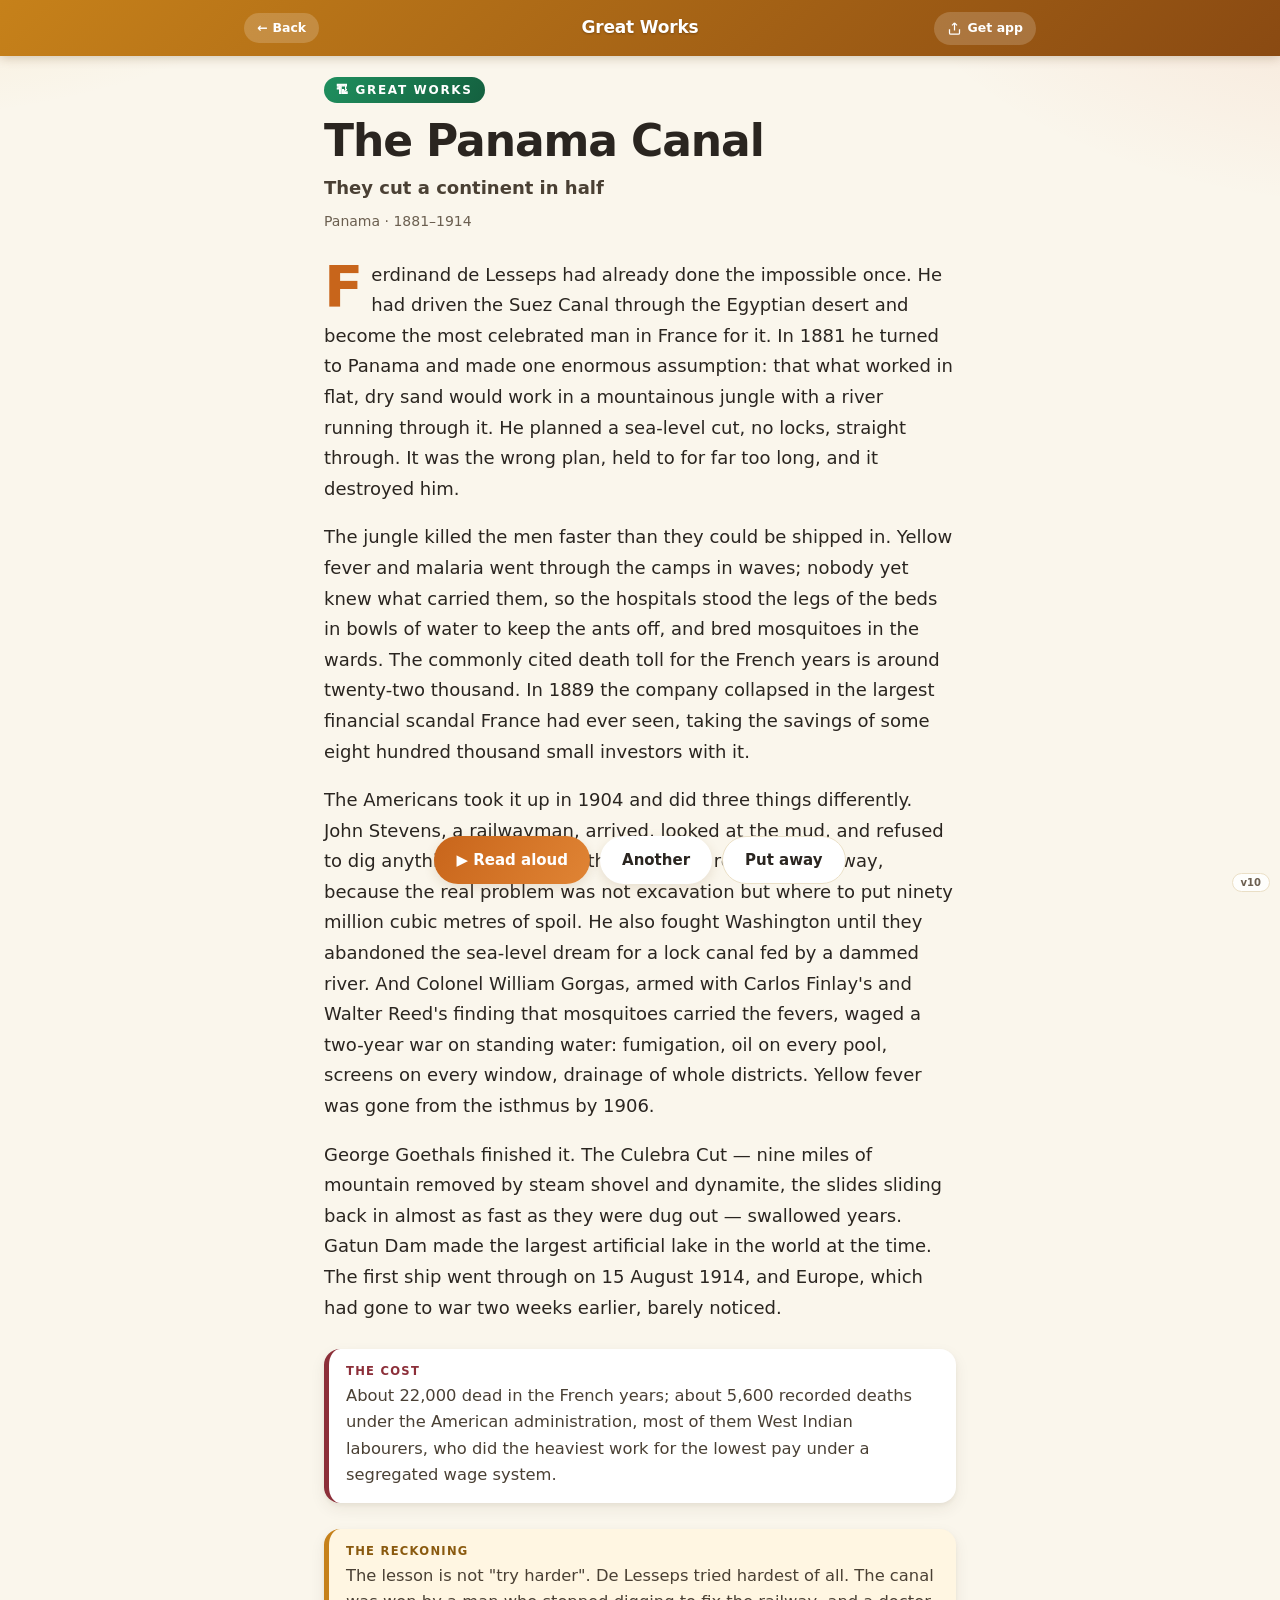
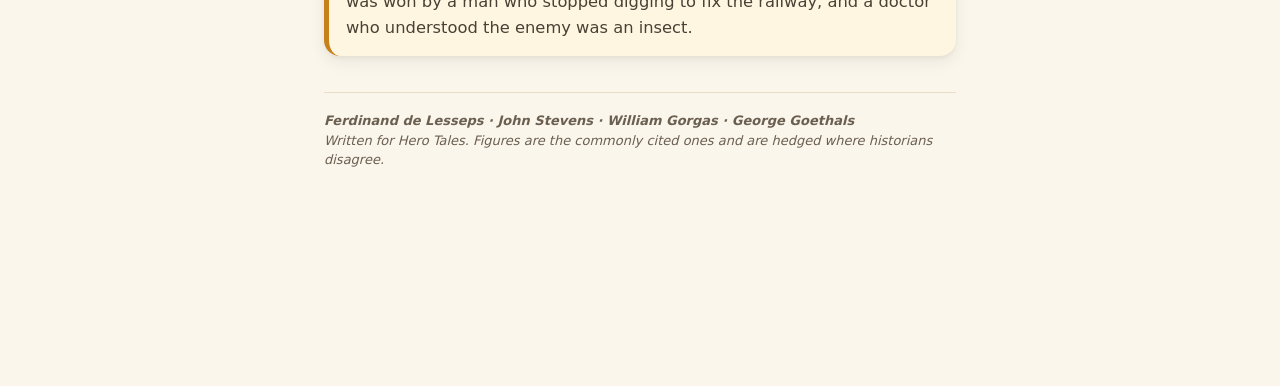
==== chronicle.html @ fe3fdc9e "v10 — Classical Mind shell, daily feed, chronicles, shelf-keeper Bring Hero Tales into the same desi" ====
<!DOCTYPE html>
<html lang="en">
<head>
<meta charset="UTF-8">
<meta name="viewport" content="width=device-width, initial-scale=1.0, viewport-fit=cover">
<meta name="theme-color" content="#A96A15">
<title>Hero Tales</title>
<link rel="manifest" href="manifest.json">
<link rel="icon" type="image/png" href="icon-192.png">
<link rel="apple-touch-icon" href="apple-touch-icon.png">
<meta name="apple-mobile-web-app-capable" content="yes">
<link rel="stylesheet" href="assets/shell.css">
<link rel="stylesheet" href="assets/style.css">
</head>
<body class="story-page">

<main class="story-main">
  <article id="chronicle" class="story">
    <div class="story-tradition" id="c-shelf"></div>
    <h1 id="c-title" class="story-title">Loading…</h1>
    <div id="c-kicker" class="chronicle-kicker"></div>
    <div id="c-meta" class="story-meta"></div>
    <div id="c-body" class="story-body"></div>
    <div id="c-cost" class="chronicle-cost" hidden></div>
    <div id="c-reckoning" class="chronicle-reckoning" hidden></div>
    <div class="story-source" id="c-source"></div>
  </article>

  <div class="story-controls">
    <button id="read-aloud" class="ctrl-btn primary" type="button">▶︎ Read aloud</button>
    <button id="another" class="ctrl-btn" type="button">Another</button>
    <button id="put-away" class="ctrl-btn ghost" type="button">Put away</button>
  </div>
</main>

<div id="version-pill" class="version-pill"></div>

<script src="assets/tts.js"></script>
<script src="assets/shell.js"></script>
<script src="assets/feats-data.js"></script>
<script src="assets/stands-data.js"></script>
<script src="assets/ledger-data.js"></script>
<script src="assets/chronicle.js"></script>
</body>
</html>
---- assets/shell.css ----
/* ============================================================================
   shell.css — the shared design language.

   Same vocabulary as Classical Mind and Classical Architecture: warm cream
   ground with soft sunbursts, a coloured app bar, system sans at heavy weights
   with tight letter-spacing, gradient-outline tiles, and the "For today" feed
   of tap-to-open cards. Hero Tales takes the bronze/gold accent rather than
   Classical Architecture's sky blue.

   Loaded BEFORE style.css on every page. Page-specific rules live there.
   ========================================================================= */

:root {
  --ink: #2A2520;
  --ink-soft: #4A4034;
  --ink-mute: #6B5F50;

  --paper: #FAF6EC;
  --paper-warm: #FFF6E2;
  --paper-card: #FFFFFF;
  --paper-surface: #FFFBF0;

  --rule: #EADFC6;
  --rule-soft: #F6EED4;
  --rule-strong: #E6D6A8;

  --gold: #E7A83C;
  --gold-deep: #C6811A;
  --gold-dark: #8A5A0F;
  --bronze: #B4560F;
  --bronze-deep: #7A360A;
  --ember: #D9531E;

  --grad-gold: linear-gradient(135deg, #E7A83C, #C6811A);
  --grad-app: linear-gradient(135deg, #C6811A, #8A4A12);
  --grad-ember: linear-gradient(135deg, #E7A83C, #D9531E);

  --sans: -apple-system, BlinkMacSystemFont, "SF Pro Display", "Segoe UI", system-ui, Helvetica, Arial, sans-serif;

  --shadow-sm: 0 2px 4px rgba(60, 45, 20, .06), 0 6px 16px rgba(60, 45, 20, .07);
  --shadow-md: 0 2px 4px rgba(60, 45, 20, .07), 0 10px 24px rgba(60, 45, 20, .09);
  --shadow-lg: 0 8px 20px rgba(60, 45, 20, .16), 0 24px 60px rgba(60, 45, 20, .14);

  --radius-sm: 10px;
  --radius-md: 16px;
  --radius-lg: 22px;
  --radius-pill: 999px;

  /* Shelf accents — one colour pair per shelf, used by tiles, bars and modals */
  --shelf-hero-c: #B4560F;   --shelf-hero-cd: #7A360A;
  --shelf-fable-c: #65A30D;  --shelf-fable-cd: #3F6B08;
  --shelf-feat-c: #2F9E77;   --shelf-feat-cd: #1F6B52;
  --shelf-stand-c: #8C2F39;  --shelf-stand-cd: #5E1F26;
  --shelf-ledger-c: #4F5560; --shelf-ledger-cd: #2B3038;
}

* { box-sizing: border-box; }
[hidden] { display: none !important; }

html, body {
  margin: 0;
  padding: 0;
  background:
    radial-gradient(900px 500px at -10% -20%, rgba(231, 168, 60, .24), transparent 60%),
    radial-gradient(900px 500px at 110% -10%, rgba(217, 83, 30, .13), transparent 60%),
    var(--paper);
  background-attachment: fixed;
  color: var(--ink);
  font-family: var(--sans);
  font-size: 17px;
  line-height: 1.5;
  -webkit-font-smoothing: antialiased;
  -moz-osx-font-smoothing: grayscale;
  -webkit-tap-highlight-color: transparent;
}

/* ---------------------------------------------------------------- App bar */

.appbar {
  background: var(--grad-app);
  box-shadow: 0 2px 10px rgba(90, 55, 12, .24);
  position: sticky;
  top: 0;
  z-index: 40;
  padding-top: env(safe-area-inset-top, 0px);
}
.appbar .row {
  display: grid;
  grid-template-columns: 1fr auto 1fr;
  align-items: center;
  height: 56px;
  max-width: 820px;
  margin: 0 auto;
  padding: 0 14px;
}
.appbar .abico {
  width: 34px; height: 34px; border-radius: 9px;
  justify-self: start;
  box-shadow: 0 2px 6px rgba(0, 0, 0, .22);
}
.appbar .brand {
  justify-self: center;
  font-weight: 800; font-size: 17px; letter-spacing: -.01em;
  color: #fff; text-shadow: 0 1px 2px rgba(70, 40, 8, .45);
}
.appbar .hbtn {
  justify-self: end;
  display: inline-flex; align-items: center; gap: 6px;
  color: #fff; background: rgba(255, 255, 255, .18);
  border: 0; cursor: pointer;
  font: 700 12.5px/1 var(--sans);
  padding: 9px 13px; border-radius: var(--radius-pill);
}
.appbar .hbtn svg { width: 15px; height: 15px; }
@media (max-width: 440px) { .appbar .hbtn span { display: none; } }

/* Back arrow variant, for pages below the launcher */
.appbar .abback {
  justify-self: start;
  display: inline-flex; align-items: center; gap: 5px;
  color: #fff; background: rgba(255, 255, 255, .18);
  border: 0; cursor: pointer; text-decoration: none;
  font: 700 12.5px/1 var(--sans);
  padding: 9px 13px; border-radius: var(--radius-pill);
}

/* ------------------------------------------------------------------ Shell */

.shell-main {
  max-width: 820px;
  margin: 0 auto;
  padding: 18px 16px 40px;
}

.ht-hero { margin: 6px 0 20px; }
.ht-hero h1 {
  font-weight: 800;
  font-size: clamp(26px, 6.5vw, 36px);
  letter-spacing: -.03em;
  line-height: 1.05;
  margin: 0;
  color: var(--ink);
}
.ht-hero p {
  margin: .5em 0 0;
  font-size: 16px; line-height: 1.5;
  color: var(--ink-mute);
  max-width: 54ch;
}

.shell-footer {
  max-width: 820px;
  margin: 0 auto;
  padding: 8px 20px calc(34px + env(safe-area-inset-bottom, 0px));
  text-align: center;
  font-size: 13.5px; line-height: 1.6;
  color: var(--ink-mute);
}
.shell-footer a { color: inherit; opacity: .75; }

/* ------------------------------------------------------- "New here?" panel */

.welcome {
  margin: 0 0 20px;
  border-radius: 15px; overflow: hidden;
  background: linear-gradient(135deg, #FFF6E2, #FDEFCF);
  border: 1.5px solid #F0DCA8;
}
.welcome[open] {
  background: #fff; border-color: var(--rule);
  box-shadow: var(--shadow-md);
}
.welcome-sum {
  list-style: none; cursor: pointer;
  display: flex; align-items: center; gap: 10px;
  padding: 12px 14px;
  color: var(--gold-dark);
}
.welcome-sum::-webkit-details-marker { display: none; }
.welcome[open] .welcome-sum { color: var(--ink); border-bottom: 1px solid var(--rule); }
.wl-badge { font-size: 19px; line-height: 1; }
.wl-sumtxt { flex: 1; font: 600 14px/1.35 var(--sans); }
.wl-sumtxt b { font-weight: 800; }
.wl-chev { transition: transform .2s; opacity: .6; }
.welcome[open] .wl-chev { transform: rotate(180deg); }
.welcome-body { padding: 14px 15px 16px; font-size: 15px; line-height: 1.55; color: var(--ink-soft); }
.welcome-body p { margin: 0 0 .7em; }
.welcome-body p:last-child { margin-bottom: 0; }
.welcome-body b { color: var(--ink); }

/* ------------------------------------------------------- "For today" feed */

.today-head {
  display: flex; align-items: center; justify-content: space-between;
  margin: 0 0 12px;
}
.daily-lead {
  font-weight: 800; font-size: 1.22em; letter-spacing: -.02em;
  color: var(--ink);
}
.today-shuffle {
  cursor: pointer;
  font: 800 .8em var(--sans);
  color: var(--gold-deep);
  background: #fff;
  border: 1.5px solid var(--rule);
  border-radius: var(--radius-pill);
  display: inline-flex; gap: .45em; align-items: center;
  padding: .5em .95em;
  box-shadow: 0 2px 4px rgba(60, 45, 20, .06);
  transition: transform .15s ease, border-color .15s ease;
}
.today-shuffle:hover { border-color: var(--gold); }
.today-shuffle:active { transform: scale(.95); }

.today-list { display: flex; flex-direction: column; gap: .7em; margin-bottom: 30px; }

.today-bar {
  position: relative;
  display: flex; align-items: stretch; width: 100%;
  border: none; padding: 0; cursor: pointer; text-align: left;
  background: #fff;
  border-radius: var(--radius-md);
  overflow: hidden;
  box-shadow: var(--shadow-md);
  font-family: var(--sans);
  transition: transform .15s cubic-bezier(.34, 1.56, .64, 1), box-shadow .15s ease;
}
.today-bar::before {
  content: ""; position: absolute; left: 0; top: 0; bottom: 0;
  width: 5px; z-index: 3;
  background: linear-gradient(180deg, var(--tc), var(--tcd));
}
.today-bar:hover { transform: translateY(-2px); box-shadow: 0 6px 16px rgba(60, 45, 20, .13); }
.today-bar:active { transform: scale(.99); }
.today-bar .tb-text {
  flex: 1; min-width: 0;
  padding: .85em 1em .85em 1.2em;
  display: flex; flex-direction: column; justify-content: center; gap: .22em;
}
.today-bar .tb-kicker {
  font: 800 .64rem/1 var(--sans);
  letter-spacing: .09em; text-transform: uppercase;
  color: var(--tcd);
  display: inline-flex; gap: .4em; align-items: center;
}
.today-bar .tb-title {
  font-weight: 800; font-size: 1.05em; letter-spacing: -.01em;
  color: var(--ink); line-height: 1.18;
  overflow: hidden; text-overflow: ellipsis; white-space: nowrap;
}
.today-bar .tb-teaser {
  font-size: .88em; color: var(--ink-mute); line-height: 1.34;
  display: -webkit-box; -webkit-line-clamp: 2; -webkit-box-orient: vertical; overflow: hidden;
}
.today-bar .tb-photo {
  flex: none; width: 92px; align-self: stretch;
  position: relative; overflow: hidden;
  background: linear-gradient(150deg, var(--tc), var(--tcd));
}
.today-bar .tb-glyph {
  position: absolute; inset: 0;
  display: grid; place-items: center;
  font-size: 2rem; color: #fff; z-index: 0;
  filter: drop-shadow(0 1px 2px rgba(0, 0, 0, .3));
}

/* ------------------------------------------------------------ Daily modal */

.ht-modal-overlay {
  position: fixed; inset: 0; z-index: 80;
  background: rgba(40, 26, 12, .55);
  backdrop-filter: blur(4px); -webkit-backdrop-filter: blur(4px);
  display: flex; align-items: center; justify-content: center;
  padding: max(36px, calc(env(safe-area-inset-top) + 20px)) 24px
           max(36px, calc(env(safe-area-inset-bottom) + 20px));
  opacity: 0; pointer-events: none;
  transition: opacity .2s ease;
}
.ht-modal-overlay.open { opacity: 1; pointer-events: auto; }
.ht-modal {
  position: relative;
  width: 100%; max-width: 460px; max-height: 100%;
  overflow-y: auto; -webkit-overflow-scrolling: touch;
  background: #fff;
  border-radius: var(--radius-lg);
  box-shadow: 0 24px 64px rgba(0, 0, 0, .38);
  transform: scale(.9); opacity: 0;
  transition: transform .26s cubic-bezier(.34, 1.56, .64, 1), opacity .18s ease;
}
.ht-modal-overlay.open .ht-modal { transform: scale(1); opacity: 1; }
.ht-mhead {
  padding: 22px 22px 16px;
  color: #fff;
  background: linear-gradient(140deg, var(--mc, #C6811A), var(--mcd, #8A5A0F));
}
.ht-mkicker {
  display: inline-flex; align-items: center; gap: .5em;
  font: 800 11px/1 var(--sans);
  letter-spacing: .1em; text-transform: uppercase; opacity: .95;
}
.ht-mtitle {
  margin: .5em 0 0;
  font-weight: 800; font-size: clamp(22px, 5.5vw, 28px);
  letter-spacing: -.02em; line-height: 1.12;
}
.ht-mbody { padding: 20px 22px 26px; color: var(--ink-soft); font-size: 16px; line-height: 1.6; }
.ht-mbody p { margin: 0 0 .9em; }
.ht-mbody p:last-child { margin-bottom: 0; }
.ht-quote { font-size: 1.28em; font-weight: 600; line-height: 1.4; color: var(--ink); }
.ht-verse { white-space: pre-wrap; font-size: 1.05em; line-height: 1.55; color: var(--ink); }
.ht-source { margin-top: .4em; font-weight: 700; color: var(--mcd, #8A5A0F); }
.ht-note {
  margin-top: 1em; padding-top: .9em;
  border-top: 1px solid var(--rule);
  font-size: .92em; color: var(--ink-mute); font-style: italic;
}
.ht-word-line { display: flex; gap: .6em; margin: 0 0 .55em; font-size: .98em; }
.ht-word-line b { flex: none; width: 6.5em; color: var(--mcd, #8A5A0F); }
.ht-morelink {
  display: inline-block; margin-top: 1.1em;
  font: 800 14px var(--sans); color: #fff;
  background: linear-gradient(140deg, var(--mc, #C6811A), var(--mcd, #8A5A0F));
  padding: .6em 1.15em; border-radius: var(--radius-pill);
  text-decoration: none;
}
.ht-read {
  display: inline-flex; align-items: center; gap: .5em;
  margin-top: 1.1em; margin-right: .6em; cursor: pointer;
  font: 800 14px var(--sans);
  color: var(--mcd, #8A5A0F);
  background: #fff; border: 1.6px solid currentColor;
  padding: .55em 1.05em; border-radius: var(--radius-pill);
}
.ht-mclose {
  position: absolute; top: 14px; right: 14px; z-index: 2;
  width: 34px; height: 34px; border-radius: 50%;
  border: 0; cursor: pointer;
  background: rgba(255, 255, 255, .22);
  color: #fff; font-size: 20px; line-height: 34px; text-align: center;
}

/* -------------------------------------------------------------- Row tiles */

.tile-section { margin: 0 0 28px; }
.tile-section-title {
  font-weight: 800; font-size: 1.22em; letter-spacing: -.02em;
  color: var(--ink); margin: 0 0 .2em;
}
.tile-section-sub {
  margin: 0 0 .85em;
  font-size: .92em; line-height: 1.45; color: var(--ink-mute);
  max-width: 56ch;
}

.rtile-list { display: flex; flex-direction: column; gap: .7em; }
.rtile {
  position: relative; display: flex; align-items: stretch; width: 100%;
  text-decoration: none; background: #fff;
  border-radius: var(--radius-md); overflow: hidden;
  box-shadow: var(--shadow-md);
  transition: transform .15s cubic-bezier(.34, 1.56, .64, 1), box-shadow .15s ease;
}
.rtile::before {
  content: ""; position: absolute; left: 0; top: 0; bottom: 0;
  width: 5px; z-index: 3;
  background: linear-gradient(180deg, var(--c), var(--cd));
}
.rtile:hover { transform: translateY(-2px); box-shadow: 0 6px 16px rgba(60, 45, 20, .14); }
.rtile:active { transform: scale(.99); }
.rtile-photo {
  flex: none; width: 96px; align-self: stretch;
  position: relative; overflow: hidden;
  background: linear-gradient(150deg, var(--c), var(--cd));
}
.rtile-ic {
  position: absolute; inset: 0;
  display: grid; place-items: center;
  color: #fff; z-index: 3;
  filter: drop-shadow(0 1px 2px rgba(0, 0, 0, .3));
}
.rtile-ic svg { width: 34px; height: 34px; }
.rtile-body {
  flex: 1; min-width: 0;
  padding: 13px 12px 13px 16px;
  display: flex; flex-direction: column; justify-content: center; gap: .18em;
}
.rtile-name { font-weight: 800; font-size: 1.06em; letter-spacing: -.01em; color: var(--ink); line-height: 1.15; }
.rtile-tagline { font-size: .88em; line-height: 1.35; color: var(--ink-mute); }
.rtile-count {
  margin-top: .3em;
  font-size: .72rem; font-weight: 800; letter-spacing: .02em;
  text-transform: uppercase; color: var(--cd);
}
.rtile-chev { flex: none; align-self: center; padding-right: 14px; color: var(--ink-mute); font-size: 1.2em; opacity: .6; }

/* ------------------------------------------------------------------ Chips */

.chip-row { display: flex; flex-wrap: wrap; gap: .45em; margin: 0 0 1em; }
.chip {
  cursor: pointer;
  font: 700 .82em var(--sans);
  color: var(--ink-soft);
  background: #fff;
  border: 1.5px solid var(--rule);
  border-radius: var(--radius-pill);
  padding: .45em .9em;
  display: inline-flex; align-items: center; gap: .45em;
  box-shadow: 0 2px 4px rgba(60, 45, 20, .05);
  transition: transform .12s ease, border-color .12s ease;
}
.chip:hover { border-color: var(--gold); }
.chip:active { transform: scale(.95); }
.chip.active {
  color: #fff;
  background: linear-gradient(135deg, var(--c1, var(--gold)), var(--c2, var(--gold-deep)));
  border-color: transparent;
}
.chip-count { font-size: .82em; opacity: .68; font-weight: 800; }

/* ---------------------------------------------------------- Corner nav bits */

.version-pill {
  position: fixed;
  right: 10px;
  bottom: calc(8px + env(safe-area-inset-bottom, 0px));
  z-index: 30;
  font: 700 10px var(--sans);
  color: var(--ink-mute);
  background: rgba(255, 255, 255, .82);
  border: 1px solid var(--rule);
  border-radius: var(--radius-pill);
  padding: 3px 8px;
  pointer-events: none;
}
.refresh-banner {
  position: fixed; left: 50%; transform: translateX(-50%);
  bottom: calc(16px + env(safe-area-inset-bottom, 0px));
  z-index: 60; cursor: pointer;
  font: 800 14px var(--sans); color: #fff;
  background: var(--grad-app);
  padding: .7em 1.2em; border-radius: var(--radius-pill);
  box-shadow: var(--shadow-lg);
}
.toast {
  position: fixed; left: 50%; transform: translateX(-50%);
  bottom: calc(70px + env(safe-area-inset-bottom, 0px));
  z-index: 90;
  font: 700 14px var(--sans); color: #fff;
  background: rgba(42, 37, 32, .93);
  padding: .65em 1.15em; border-radius: var(--radius-pill);
  box-shadow: var(--shadow-lg);
}

/* ------------------------------------------------------------ Empty states */

.empty-note {
  text-align: center;
  padding: 34px 18px;
  color: var(--ink-mute);
  font-size: .95em;
  background: #fff;
  border: 1.5px dashed var(--rule-strong);
  border-radius: var(--radius-md);
}
---- assets/style.css ----
/* ============================================================================
   style.css — page-specific styles for Hero Tales.

   The shared design language lives in shell.css and is loaded first: tokens,
   app bar, "For today" feed, row tiles, chips, modal. This file carries the
   tradition palette and the three things that are peculiar to this app —
   the story reader, campfire mode, and the shelf-keeper.
   ========================================================================= */

:root {
  /* Kept from the original palette so existing markup keeps working */
  --cream: #FAF6EC;
  --cream-2: #F2EBD8;
  --muted: #6B5F50;
  --amber: #C8651B;
  --amber-2: #E08434;
  --gold-warm: #C9A24A;

  /* Tradition accents (paired: deep / glow) */
  --t-greek-1: #1E3A8A;   --t-greek-2: #2563EB;
  --t-roman-1: #991B1B;   --t-roman-2: #DC2626;
  --t-english-1: #14532D; --t-english-2: #16A34A;
  --t-scottish-1: #5B21B6;--t-scottish-2: #8B5CF6;
  --t-norse-1: #075985;   --t-norse-2: #0EA5E9;
  --t-frankish-1: #831843;--t-frankish-2: #DB2777;
  --t-french-1: #1E40AF;  --t-french-2: #3B82F6;
  --t-italian-1: #9A3412; --t-italian-2: #EA580C;
  --t-swiss-1: #B91C1C;   --t-swiss-2: #EF4444;
  --t-arabian-1: #065F46; --t-arabian-2: #10B981;
  --t-asian-1: #115E59;   --t-asian-2: #14B8A6;
  --t-american-1: #1E3A8A;--t-american-2: #60A5FA;
  --t-european-1: #44403C;--t-european-2: #78716C;
  --t-mixed-1: #57534E;   --t-mixed-2: #A8A29E;
  --t-fable-1: #65A30D;   --t-fable-2: #84CC16;
  --t-celtic-1: #047857;  --t-celtic-2: #059669;
  --t-medieval-1: #7C2D12;--t-medieval-2: #C2410C;
}

body { min-height: 100vh; padding-bottom: env(safe-area-inset-bottom); }
a { color: var(--amber); text-decoration: none; }
a:hover { text-decoration: underline; }

/* ============================================================ Shelf switch */

.shelf-switch { display: flex; gap: .5em; margin: 0 0 22px; flex-wrap: wrap; }
.shelf-btn {
  flex: 1 1 auto;
  cursor: pointer;
  font: 800 .88em var(--sans);
  color: var(--ink-soft);
  background: #fff;
  border: 1.5px solid var(--rule);
  border-radius: var(--radius-pill);
  padding: .62em 1.1em;
  box-shadow: 0 2px 4px rgba(60, 45, 20, .06);
  transition: transform .12s ease, border-color .12s ease;
  white-space: nowrap;
}
.shelf-btn:hover { border-color: var(--gold); }
.shelf-btn:active { transform: scale(.97); }
.shelf-btn.active {
  color: #fff;
  background: linear-gradient(135deg, var(--c1), var(--c2));
  border-color: transparent;
  box-shadow: var(--shadow-sm);
}

/* A standing note at the head of the ledger shelf — the one place in the app
   where the reader is told how to read what follows. */
.ledger-warning {
  margin: 0 0 22px;
  padding: 14px 16px;
  border-radius: var(--radius-md);
  background: #fff;
  border: 1.5px solid var(--rule);
  border-left: 5px solid var(--shelf-ledger-c);
  font-size: .93em;
  line-height: 1.55;
  color: var(--ink-soft);
  box-shadow: var(--shadow-sm);
}
.ledger-warning b { color: var(--ink); }

/* ============================================================== Story list */

.list-header {
  display: flex; align-items: center; justify-content: space-between;
  gap: 12px; margin-bottom: .7em;
}
.list-header .tile-section-title { margin: 0; }
.sort-select {
  font: 700 .82em var(--sans);
  color: var(--ink-soft);
  background: #fff;
  border: 1.5px solid var(--rule);
  border-radius: var(--radius-pill);
  padding: .5em .8em;
  cursor: pointer;
}

.story-list { list-style: none; margin: 0; padding: 0; display: flex; flex-direction: column; gap: .5em; }
.story-item {
  position: relative;
  display: flex; align-items: center; gap: 10px;
  padding: 13px 15px;
  border-radius: 14px;
  background: #fff;
  box-shadow: var(--shadow-sm);
  transition: transform .12s ease, box-shadow .15s ease;
}
.story-item::before {
  content: '';
  position: absolute; inset: 0;
  border-radius: 14px;
  padding: 1.5px;
  background: linear-gradient(120deg, var(--c1, var(--rule)), var(--c2, var(--rule)));
  -webkit-mask: linear-gradient(#000 0 0) content-box, linear-gradient(#000 0 0);
  mask: linear-gradient(#000 0 0) content-box, linear-gradient(#000 0 0);
  -webkit-mask-composite: xor;
  mask-composite: exclude;
  pointer-events: none;
  opacity: .55;
}
.story-item a { flex: 1; color: var(--ink); text-decoration: none; font-weight: 600; font-size: 16px; }
.story-item:hover { transform: translateY(-1px); box-shadow: 0 6px 16px rgba(60, 45, 20, .13); }
.story-time { font-size: 13px; color: var(--muted); font-variant-numeric: tabular-nums; white-space: nowrap; }
.story-trad-pill {
  font-size: 11px; font-weight: 700; letter-spacing: .06em; text-transform: uppercase;
  padding: 3px 9px; border-radius: var(--radius-pill);
  background: linear-gradient(120deg, var(--c1), var(--c2));
  color: #fff; white-space: nowrap;
}

/* ========================================================== Story toolbar */

.story-toolbar {
  display: flex; align-items: center; justify-content: space-between;
  gap: 10px;
  padding: calc(10px + env(safe-area-inset-top, 0px)) 16px 10px;
  max-width: 760px; margin: 0 auto;
}
.tb-link {
  font: 800 13px var(--sans);
  color: var(--ink-soft);
  background: #fff;
  border: 1.5px solid var(--rule);
  border-radius: var(--radius-pill);
  padding: .5em 1em;
  text-decoration: none;
}
.tb-link:hover { text-decoration: none; border-color: var(--gold); }
.tb-actions { display: flex; gap: 8px; }
.voice-toggle, .campfire-btn {
  font: 700 12.5px var(--sans);
  color: var(--ink-soft);
  background: #fff;
  border: 1.5px solid var(--rule);
  border-radius: var(--radius-pill);
  padding: .5em .95em;
  cursor: pointer;
}
.voice-toggle:hover, .campfire-btn:hover { border-color: var(--gold); color: var(--amber); }
.voice-toggle.echo { border-color: var(--gold); color: var(--gold-deep); }
.campfire-btn[aria-pressed="true"] {
  background: linear-gradient(120deg, var(--amber), var(--amber-2));
  color: #fff; border-color: transparent;
}
.voice-toast {
  position: fixed; left: 50%; transform: translateX(-50%);
  bottom: calc(96px + env(safe-area-inset-bottom, 0px));
  z-index: 90;
  font: 700 13.5px var(--sans); color: #fff;
  background: rgba(42, 37, 32, .93);
  padding: .6em 1.1em; border-radius: var(--radius-pill);
  box-shadow: var(--shadow-lg);
}

/* =========================================================== Story reader */

.story-main { max-width: 680px; margin: 0 auto; padding: 20px 24px 120px; }

.story-tradition {
  display: inline-block;
  font-size: 12px; font-weight: 800; letter-spacing: .14em; text-transform: uppercase;
  padding: 4px 12px; border-radius: var(--radius-pill);
  background: linear-gradient(120deg, var(--c1, var(--gold)), var(--c2, var(--gold-deep)));
  color: #fff;
  margin-bottom: 14px;
}
.story-title {
  font-size: clamp(30px, 5.5vw, 44px);
  font-weight: 900; letter-spacing: -.025em; line-height: 1.1;
  margin: 0 0 10px; color: var(--ink);
}
.story-meta { font-size: 14px; color: var(--muted); margin-bottom: 28px; }
.story-body { font-size: 18px; line-height: 1.7; color: var(--ink); }
.story-body p { margin: 0 0 1em; }
.story-body p:first-of-type::first-letter {
  font-size: 3.2em; font-weight: 800; float: left; line-height: .85;
  padding: 4px 8px 0 0; color: var(--amber);
}
.story-source {
  margin-top: 36px; padding-top: 18px;
  border-top: 1px solid var(--rule);
  font-size: 13px; color: var(--muted); font-style: italic;
}

.story-controls {
  display: flex; gap: 10px; margin-top: 36px;
  flex-wrap: wrap; justify-content: center;
  position: sticky;
  bottom: max(16px, env(safe-area-inset-bottom));
  padding-top: 12px;
}
.ctrl-btn {
  padding: 14px 22px;
  border-radius: var(--radius-pill);
  font: 700 15px var(--sans);
  cursor: pointer; border: none;
  background: #fff; color: var(--ink);
  box-shadow: 0 4px 12px rgba(122, 86, 36, .14);
  text-decoration: none;
  display: inline-flex; align-items: center; text-align: center;
}
.ctrl-btn.primary { background: linear-gradient(120deg, var(--amber), var(--amber-2)); color: #fff; }
.ctrl-btn.ghost { background: #fff; border: 1.5px solid var(--rule); box-shadow: none; }
.ctrl-btn.speaking { background: linear-gradient(120deg, var(--gold-warm), var(--amber)); color: #fff; }

/* ================================================== Chronicle-only pieces */

/* The chronicles carry two blocks a story never does. They are set apart on
   purpose: the cost is not an appendix to be skimmed past, and the reckoning
   is the only editorialising the app allows itself. */

.chronicle-kicker {
  font-size: 1.06em; font-weight: 700; line-height: 1.4;
  color: var(--ink-soft);
  margin: 0 0 10px;
}
.chronicle-cost, .chronicle-reckoning {
  margin-top: 26px;
  padding: 15px 17px;
  border-radius: var(--radius-md);
  background: #fff;
  box-shadow: var(--shadow-sm);
  border-left: 5px solid var(--c2, var(--gold-deep));
  font-size: .96em; line-height: 1.6;
}
.chronicle-cost { border-left-color: #8C2F39; }
.chronicle-reckoning { border-left-color: var(--gold-deep); background: var(--paper-warm); }
.chronicle-cost p, .chronicle-reckoning p { margin: 0; color: var(--ink-soft); }
.cr-label {
  font: 800 .68rem var(--sans);
  letter-spacing: .11em; text-transform: uppercase;
  margin-bottom: .45em;
  color: var(--ink-mute);
}
.chronicle-cost .cr-label { color: #8C2F39; }
.chronicle-reckoning .cr-label { color: var(--gold-dark); }

/* ========================================================= Campfire mode */

body.campfire {
  background:
    radial-gradient(ellipse at top, rgba(232, 138, 60, .22), transparent 60%),
    radial-gradient(ellipse at bottom, rgba(255, 196, 122, .18), transparent 60%),
    #FFF6E4;
}
body.campfire .appbar { display: none; }
body.campfire .story-toolbar { background: transparent; border-bottom: none; }
body.campfire .story-main { padding: 24px 28px 140px; }
body.campfire .story-title { font-size: clamp(38px, 7vw, 56px); text-align: center; }
body.campfire .story-tradition,
body.campfire .story-meta,
body.campfire .story-source {
  text-align: center; display: block; margin-left: auto; margin-right: auto;
}
body.campfire .story-body { font-size: 22px; line-height: 1.75; max-width: 640px; margin: 0 auto; }
body.campfire .story-body p:first-of-type::first-letter { font-size: 4em; }

/* ========================================================= Shelf-keeper */

.keeper-bar { display: flex; gap: .5em; margin: 0 0 20px; }
.keeper-tab {
  flex: 1;
  cursor: pointer;
  font: 800 .86em var(--sans);
  color: var(--ink-soft);
  background: #fff;
  border: 1.5px solid var(--rule);
  border-radius: var(--radius-pill);
  padding: .62em 1em;
  box-shadow: 0 2px 4px rgba(60, 45, 20, .06);
}
.keeper-tab.active { color: #fff; background: var(--grad-app); border-color: transparent; }
.keeper-tab span { opacity: .75; margin-left: .3em; }

.keeper-search {
  width: 100%;
  font: 500 15px var(--sans);
  color: var(--ink);
  background: #fff;
  border: 1.5px solid var(--rule);
  border-radius: var(--radius-pill);
  padding: .7em 1.1em;
  margin: 0 0 16px;
}
.keeper-search:focus { outline: none; border-color: var(--gold); }

.keeper-row {
  position: relative;
  display: flex; align-items: center; gap: 10px;
  background: #fff;
  border-radius: 14px;
  padding: 10px 12px 10px 0;
  margin-bottom: .5em;
  box-shadow: var(--shadow-sm);
  overflow: hidden;
}
.keeper-row::before {
  content: ""; position: absolute; left: 0; top: 0; bottom: 0; width: 5px;
  background: linear-gradient(180deg, var(--c), var(--cd));
}
.keeper-open {
  flex: 1; min-width: 0;
  display: flex; align-items: center; gap: 10px;
  padding-left: 15px;
  text-decoration: none;
}
.keeper-open:hover { text-decoration: none; }
.keeper-glyph { font-size: 1.25em; flex: none; }
.keeper-text { min-width: 0; display: flex; flex-direction: column; }
.keeper-title {
  font-weight: 700; font-size: .98em; color: var(--ink); line-height: 1.25;
  overflow: hidden; text-overflow: ellipsis; white-space: nowrap;
}
.keeper-sub {
  font-size: .78em; color: var(--ink-mute); line-height: 1.3;
  overflow: hidden; text-overflow: ellipsis; white-space: nowrap;
}
.keeper-toggle {
  flex: none; cursor: pointer;
  font: 800 .76em var(--sans);
  color: var(--ink-soft);
  background: #fff;
  border: 1.5px solid var(--rule);
  border-radius: var(--radius-pill);
  padding: .55em .9em;
}
.keeper-toggle:hover { border-color: #8C2F39; color: #8C2F39; }
.keeper-toggle.back { border-color: #16A34A; color: #15803D; }

.keeper-actions { display: flex; gap: 10px; justify-content: center; flex-wrap: wrap; margin: 22px 0 8px; }
.keeper-orphans {
  margin-top: 16px; padding: 13px 15px;
  border-radius: var(--radius-md);
  background: var(--paper-warm);
  border: 1.5px dashed var(--rule-strong);
  font-size: .82em; line-height: 1.6; color: var(--ink-mute);
  word-break: break-all;
}

@media (max-width: 480px) {
  .story-body { font-size: 17px; }
  body.campfire .story-body { font-size: 20px; }
  .keeper-bar { flex-direction: column; }
}

/* ===== Curate mode ===== */
.curate-progress {
  font-size: 13px;
  font-weight: 700;
  color: var(--muted);
  font-variant-numeric: tabular-nums;
  padding: 6px 12px;
  border-radius: 999px;
  background: var(--cream-2);
}
.curate-controls {
  display: grid;
  grid-template-columns: 1fr 1fr 1fr;
  gap: 10px;
  margin-top: 36px;
  position: sticky;
  bottom: 16px;
  bottom: max(16px, env(safe-area-inset-bottom));
}
.curate-controls .ctrl-btn {
  width: 100%;
  justify-content: center;
  padding: 16px 12px;
  font-size: 14px;
}
.ctrl-btn.approve {
  background: linear-gradient(120deg, #16A34A, #22C55E);
  color: white;
}
.ctrl-btn.disapprove {
  background: linear-gradient(120deg, #B91C1C, #EF4444);
  color: white;
}
.curate-hint {
  margin-top: 18px;
  font-size: 13px;
  color: var(--muted);
  text-align: center;
  line-height: 1.5;
}

/* Done view */
.done-view {
  text-align: center;
  padding: 40px 16px;
}
.done-view h1 {
  font-size: clamp(28px, 5vw, 38px);
  font-weight: 900;
  letter-spacing: -0.02em;
  margin: 0 0 18px;
}
.done-summary {
  display: flex;
  gap: 12px;
  justify-content: center;
  flex-wrap: wrap;
  margin: 18px 0;
}
.tally-pill {
  padding: 8px 16px;
  border-radius: 999px;
  font-size: 14px;
  font-weight: 700;
  color: white;
}
.tally-pill.approve { background: linear-gradient(120deg, #16A34A, #22C55E); }
.tally-pill.disapprove { background: linear-gradient(120deg, #B91C1C, #EF4444); }
.done-lede {
  font-size: 16px;
  color: var(--ink-soft);
  max-width: 520px;
  margin: 24px auto;
  line-height: 1.55;
}
.done-actions {
  display: flex;
  gap: 10px;
  justify-content: center;
  flex-wrap: wrap;
  margin: 28px 0 20px;
}
.done-detail {
  margin-top: 36px;
  text-align: left;
  max-width: 520px;
  margin-left: auto;
  margin-right: auto;
}
.done-detail summary {
  cursor: pointer;
  font-weight: 600;
  color: var(--muted);
  padding: 8px 0;
}
.verdict-list {
  list-style: none;
  margin: 12px 0;
  padding: 0;
}
.verdict-item {
  display: flex;
  align-items: center;
  gap: 10px;
  padding: 8px 12px;
  border-bottom: 1px solid var(--rule);
  font-size: 14px;
}
.verdict-mark {
  display: inline-flex;
  align-items: center;
  justify-content: center;
  width: 24px;
  height: 24px;
  border-radius: 999px;
  font-weight: 700;
  font-size: 12px;
}
.verdict-mark.approve { background: #DCFCE7; color: #15803D; }
.verdict-mark.disapprove { background: #FEE2E2; color: #B91C1C; }
.verdict-title { flex: 1; }
.verdict-meta { font-size: 12px; color: var(--muted); white-space: nowrap; }

/* Per-story verdict block (shown on story.html for seed stories) */
.story-verdict {
  margin-top: 28px;
  padding: 20px;
  border-radius: 14px;
  background: linear-gradient(120deg, rgba(200, 101, 27, 0.04), rgba(232, 196, 122, 0.08));
  text-align: center;
  position: relative;
  isolation: isolate;
}
.story-verdict::before {
  content: '';
  position: absolute;
  inset: 0;
  border-radius: 14px;
  padding: 1.5px;
  background: linear-gradient(120deg, var(--amber), var(--gold));
  -webkit-mask: linear-gradient(#000 0 0) content-box, linear-gradient(#000 0 0);
  mask: linear-gradient(#000 0 0) content-box, linear-gradient(#000 0 0);
  -webkit-mask-composite: xor;
  mask-composite: exclude;
  pointer-events: none;
  opacity: 0.5;
}
.story-verdict-label {
  margin: 0 0 14px;
  font-size: 14px;
  font-weight: 600;
  color: var(--ink-soft);
}
.story-verdict-buttons {
  display: flex;
  gap: 10px;
  justify-content: center;
  flex-wrap: wrap;
}
.story-verdict.given {
  background: linear-gradient(120deg, rgba(34, 197, 94, 0.08), rgba(34, 197, 94, 0.04));
}
.story-verdict.given.disapproved {
  background: linear-gradient(120deg, rgba(239, 68, 68, 0.08), rgba(239, 68, 68, 0.04));
}
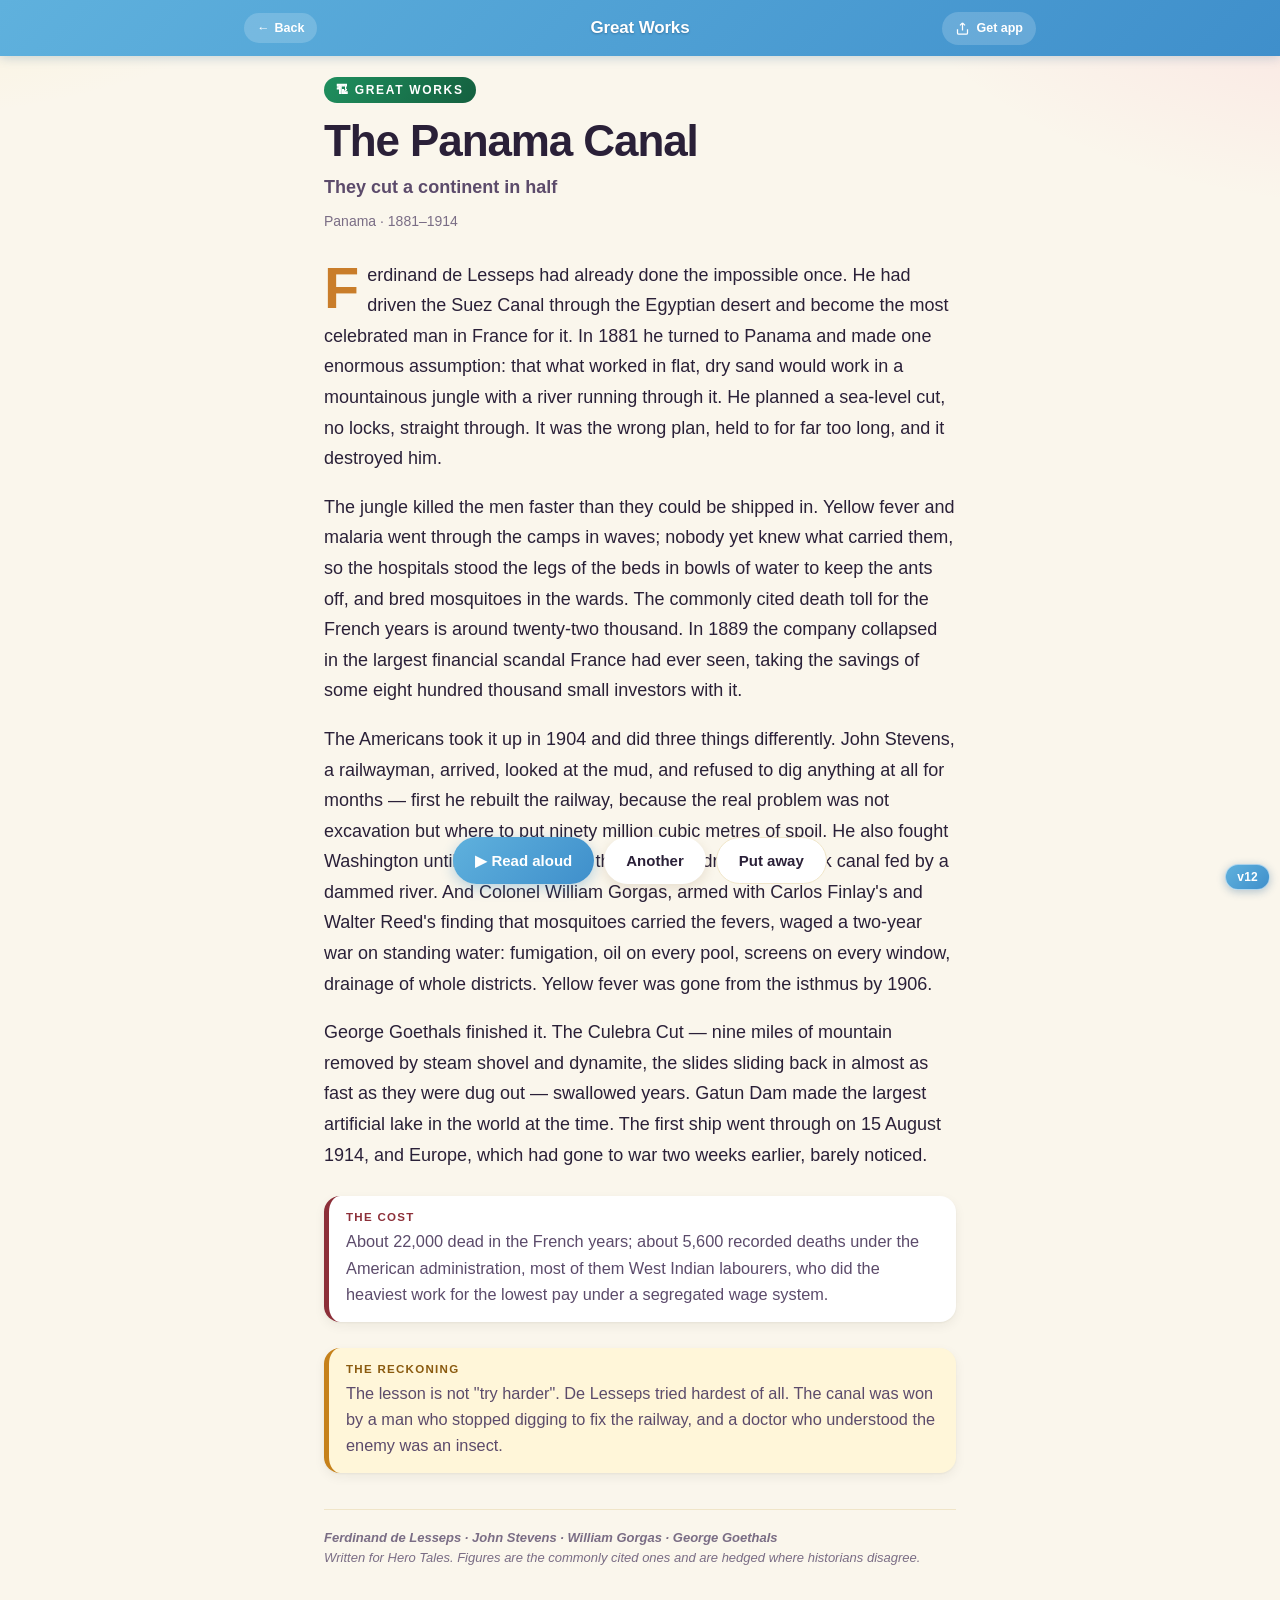
==== commit 51846fb2: "v12 — adopt the Classical Mind palette exactly Hero Tales had drifted onto its own bronze/amber sche" ====
--- a/chronicle.html
+++ b/chronicle.html
@@ -3,7 +3,7 @@
 <head>
 <meta charset="UTF-8">
 <meta name="viewport" content="width=device-width, initial-scale=1.0, viewport-fit=cover">
-<meta name="theme-color" content="#A96A15">
+<meta name="theme-color" content="#3F8FCB">
 <title>Hero Tales</title>
 <link rel="manifest" href="manifest.json">
 <link rel="icon" type="image/png" href="icon-192.png">
--- a/assets/shell.css
+++ b/assets/shell.css
@@ -11,42 +11,65 @@
    ========================================================================= */
 
 :root {
-  --ink: #2A2520;
-  --ink-soft: #4A4034;
-  --ink-mute: #6B5F50;
-
+  /* ---------------------------------------------------------------------
+     These tokens are byte-identical to Classical Mind and Classical
+     Architecture. Do not drift them — the three apps are meant to read as
+     one family. Anything peculiar to Hero Tales goes in the block below.
+     --------------------------------------------------------------------- */
+  --ink: #2A2038;
+  --ink-soft: #5C4B6B;
+  --ink-mute: #7A6D85;
   --paper: #FAF6EC;
-  --paper-warm: #FFF6E2;
+  --paper-warm: #FFF6D9;
   --paper-card: #FFFFFF;
   --paper-surface: #FFFBF0;
-
-  --rule: #EADFC6;
+  --rule: #F0E5C8;
   --rule-soft: #F6EED4;
   --rule-strong: #E6D6A8;
 
-  --gold: #E7A83C;
-  --gold-deep: #C6811A;
-  --gold-dark: #8A5A0F;
-  --bronze: #B4560F;
-  --bronze-deep: #7A360A;
-  --ember: #D9531E;
-
-  --grad-gold: linear-gradient(135deg, #E7A83C, #C6811A);
-  --grad-app: linear-gradient(135deg, #C6811A, #8A4A12);
-  --grad-ember: linear-gradient(135deg, #E7A83C, #D9531E);
-
-  --sans: -apple-system, BlinkMacSystemFont, "SF Pro Display", "Segoe UI", system-ui, Helvetica, Arial, sans-serif;
-
-  --shadow-sm: 0 2px 4px rgba(60, 45, 20, .06), 0 6px 16px rgba(60, 45, 20, .07);
-  --shadow-md: 0 2px 4px rgba(60, 45, 20, .07), 0 10px 24px rgba(60, 45, 20, .09);
-  --shadow-lg: 0 8px 20px rgba(60, 45, 20, .16), 0 24px 60px rgba(60, 45, 20, .14);
+  --sun: #FFD64A;
+  --sun-hot: #FF9F3D;
+  --pink: #FF5E8E;
+  --sky: #4A9ED4;
+  --sky-soft: #6CB4E2;
+  --mint: #4CCB9F;
+
+  --sky-deep: #2D6FA8;
+  --sun-deep: #C97D2A;
+  --leaf: #4CCB9F;
+  --leaf-soft: #D5F4E6;
+  --rose: #FF5E8E;
+  --rose-soft: #FFE0EB;
+  --sky-soft-bg: #E0F0FA;
+  --sun-soft: #FFF6D9;
+
+  --grad-warm: linear-gradient(135deg, #FFD64A 0%, #FF9F3D 50%, #FF5E8E 100%);
+  --grad-sun: linear-gradient(135deg, #FFD64A 0%, #FF9F3D 100%);
+  --grad-sky: linear-gradient(135deg, #6CB4E2 0%, #4A9ED4 100%);
+  --grad-fresh: linear-gradient(135deg, #FFD64A 0%, #4CCB9F 100%);
+  --grad-pink: linear-gradient(135deg, #FF9F3D 0%, #FF5E8E 100%);
+
+  --serif: -apple-system, BlinkMacSystemFont, "SF Pro Display", "Segoe UI", Helvetica, Arial, sans-serif;
+  --sans: -apple-system, BlinkMacSystemFont, "SF Pro Display", "Segoe UI", Helvetica, Arial, sans-serif;
+
+  --shadow-sm: 0 1px 2px rgba(40, 30, 20, 0.05), 0 4px 12px rgba(40, 30, 20, 0.06);
+  --shadow-md: 0 2px 4px rgba(40, 30, 20, 0.06), 0 10px 28px rgba(40, 30, 20, 0.10);
+  --shadow-lg: 0 4px 12px rgba(40, 30, 20, 0.10), 0 24px 60px rgba(40, 30, 20, 0.14);
 
   --radius-sm: 10px;
   --radius-md: 16px;
   --radius-lg: 22px;
   --radius-pill: 999px;
 
-  /* Shelf accents — one colour pair per shelf, used by tiles, bars and modals */
+  /* ---- The app bar, same as the siblings: sky blue with gold accents ---- */
+  --gold: #E7A83C;
+  --gold-deep: #C6811A;
+  --gold-dark: #8A5A0F;
+  --grad-gold: linear-gradient(135deg, #E7A83C, #C6811A);
+  --grad-sky-app: linear-gradient(135deg, #5FB1DD, #3F8FCB);
+  --grad-app: var(--grad-sky-app);
+
+  /* ---- Hero Tales only: one colour pair per shelf ---- */
   --shelf-hero-c: #B4560F;   --shelf-hero-cd: #7A360A;
   --shelf-fable-c: #65A30D;  --shelf-fable-cd: #3F6B08;
   --shelf-feat-c: #2F9E77;   --shelf-feat-cd: #1F6B52;
@@ -61,8 +84,8 @@
   margin: 0;
   padding: 0;
   background:
-    radial-gradient(900px 500px at -10% -20%, rgba(231, 168, 60, .24), transparent 60%),
-    radial-gradient(900px 500px at 110% -10%, rgba(217, 83, 30, .13), transparent 60%),
+    radial-gradient(900px 500px at -10% -20%, rgba(255, 214, 74, 0.22), transparent 60%),
+    radial-gradient(900px 500px at 110% -10%, rgba(255, 94, 142, 0.16), transparent 60%),
     var(--paper);
   background-attachment: fixed;
   color: var(--ink);
@@ -78,7 +101,7 @@
 
 .appbar {
   background: var(--grad-app);
-  box-shadow: 0 2px 10px rgba(90, 55, 12, .24);
+  box-shadow: 0 2px 10px rgba(31, 90, 140, .22);
   position: sticky;
   top: 0;
   z-index: 40;
@@ -101,7 +124,7 @@
 .appbar .brand {
   justify-self: center;
   font-weight: 800; font-size: 17px; letter-spacing: -.01em;
-  color: #fff; text-shadow: 0 1px 2px rgba(70, 40, 8, .45);
+  color: #fff; text-shadow: 0 1px 2px rgba(18, 58, 96, .4);
 }
 .appbar .hbtn {
   justify-self: end;
@@ -269,7 +292,7 @@
 
 .ht-modal-overlay {
   position: fixed; inset: 0; z-index: 80;
-  background: rgba(40, 26, 12, .55);
+  background: rgba(30, 22, 15, .55);
   backdrop-filter: blur(4px); -webkit-backdrop-filter: blur(4px);
   display: flex; align-items: center; justify-content: center;
   padding: max(36px, calc(env(safe-area-inset-top) + 20px)) 24px
@@ -423,16 +446,22 @@
 .version-pill {
   position: fixed;
   right: 10px;
-  bottom: calc(8px + env(safe-area-inset-bottom, 0px));
-  z-index: 30;
-  font: 700 10px var(--sans);
-  color: var(--ink-mute);
-  background: rgba(255, 255, 255, .82);
-  border: 1px solid var(--rule);
+  bottom: calc(10px + env(safe-area-inset-bottom, 0px));
+  z-index: 70;
+  font: 800 12px/1 var(--sans);
+  letter-spacing: .02em;
+  font-variant-numeric: tabular-nums;
+  color: #fff;
+  background: var(--grad-app);
+  border: 1.5px solid rgba(255, 255, 255, .55);
   border-radius: var(--radius-pill);
-  padding: 3px 8px;
-  pointer-events: none;
-}
+  padding: 6px 11px;
+  box-shadow: 0 2px 8px rgba(31, 90, 140, .32);
+  cursor: pointer;
+  user-select: none;
+}
+.version-pill:active { transform: scale(.94); }
+
 .refresh-banner {
   position: fixed; left: 50%; transform: translateX(-50%);
   bottom: calc(16px + env(safe-area-inset-bottom, 0px));
--- a/assets/style.css
+++ b/assets/style.css
@@ -8,13 +8,14 @@
    ========================================================================= */
 
 :root {
-  /* Kept from the original palette so existing markup keeps working */
-  --cream: #FAF6EC;
-  --cream-2: #F2EBD8;
-  --muted: #6B5F50;
-  --amber: #C8651B;
-  --amber-2: #E08434;
-  --gold-warm: #C9A24A;
+  /* Local aliases onto the shared tokens in shell.css, kept so the older
+     markup keeps working. Do not introduce new colours here. */
+  --cream: var(--paper);
+  --cream-2: var(--paper-warm);
+  --muted: var(--ink-mute);
+  --amber: var(--sun-deep);
+  --amber-2: var(--sun-hot);
+  --gold-warm: var(--gold);
 
   /* Tradition accents (paired: deep / glow) */
   --t-greek-1: #1E3A8A;   --t-greek-2: #2563EB;
@@ -37,8 +38,8 @@
 }
 
 body { min-height: 100vh; padding-bottom: env(safe-area-inset-bottom); }
-a { color: var(--amber); text-decoration: none; }
-a:hover { text-decoration: underline; }
+a { color: var(--sun-hot); text-decoration: none; }
+a:hover { color: var(--pink); text-decoration: underline; }
 
 /* ============================================================ Shelf switch */
 
@@ -159,10 +160,10 @@
   padding: .5em .95em;
   cursor: pointer;
 }
-.voice-toggle:hover, .campfire-btn:hover { border-color: var(--gold); color: var(--amber); }
+.voice-toggle:hover, .campfire-btn:hover { border-color: var(--gold); color: var(--gold-deep); }
 .voice-toggle.echo { border-color: var(--gold); color: var(--gold-deep); }
 .campfire-btn[aria-pressed="true"] {
-  background: linear-gradient(120deg, var(--amber), var(--amber-2));
+  background: var(--grad-sun);
   color: #fff; border-color: transparent;
 }
 .voice-toast {
@@ -222,9 +223,9 @@
   text-decoration: none;
   display: inline-flex; align-items: center; text-align: center;
 }
-.ctrl-btn.primary { background: linear-gradient(120deg, var(--amber), var(--amber-2)); color: #fff; }
+.ctrl-btn.primary { background: var(--grad-sky-app); color: #fff; box-shadow: 0 4px 13px rgba(46, 132, 189, .32); }
 .ctrl-btn.ghost { background: #fff; border: 1.5px solid var(--rule); box-shadow: none; }
-.ctrl-btn.speaking { background: linear-gradient(120deg, var(--gold-warm), var(--amber)); color: #fff; }
+.ctrl-btn.speaking { background: var(--grad-sun); color: #fff; }
 
 /* ================================================== Chronicle-only pieces */
 
